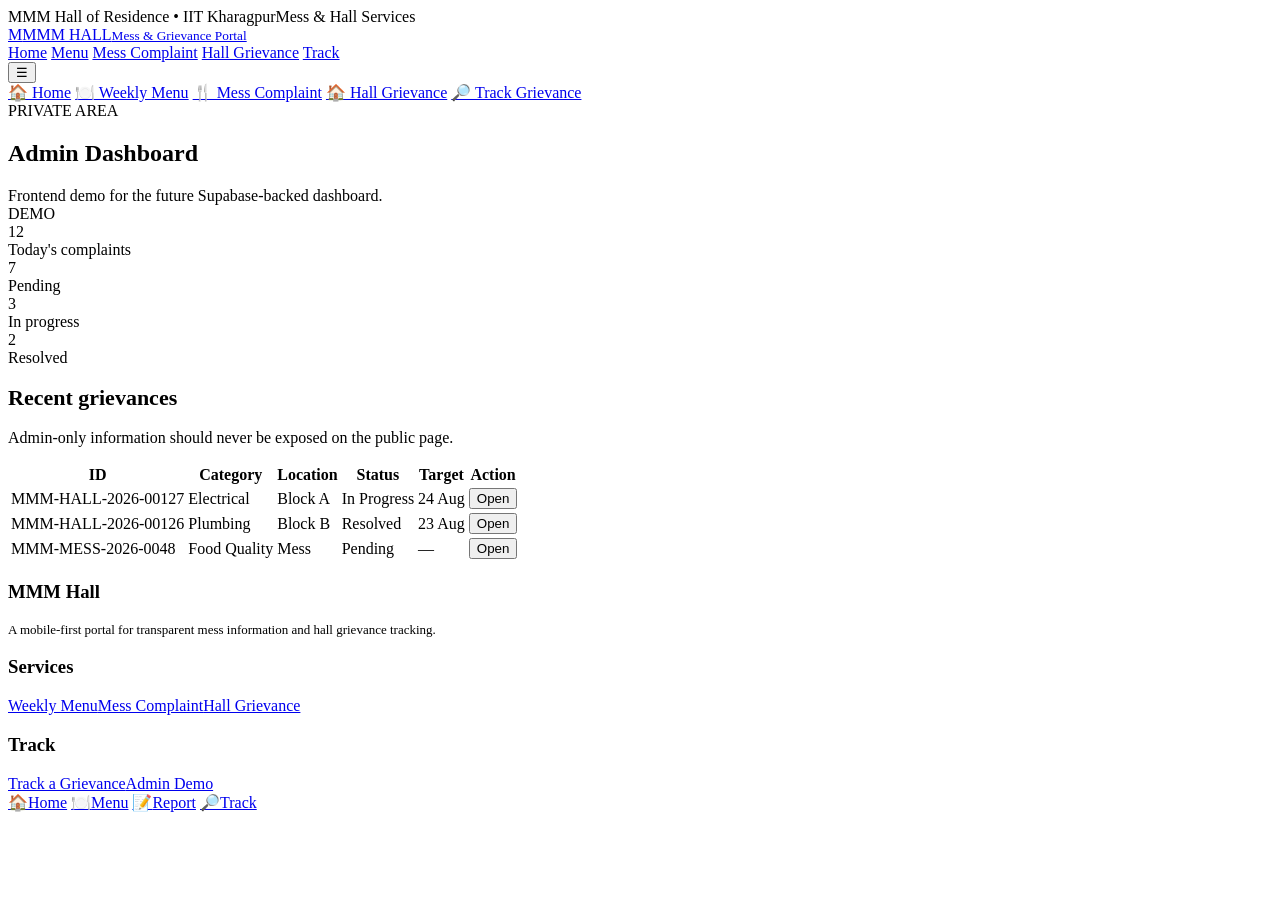
==== admin.html @ 4dfcf69c "Add files via upload" ====
<!doctype html>
<html lang="en">
<head>
<meta charset="utf-8">
<meta name="viewport" content="width=device-width,initial-scale=1,viewport-fit=cover">
<meta name="theme-color" content="#5b35d5">
<meta name="description" content="MMM Hall Mess and Grievance Portal">
<title>Admin Demo | MMM Hall</title>
<link rel="stylesheet" href="assets/style.css">
</head>
<body data-page="admin">
<div class="topbar"><div class="container"><span>MMM Hall of Residence • IIT Kharagpur</span><span>Mess & Hall Services</span></div></div>
<header class="nav">
  <div class="container nav-inner">
    <a class="brand" href="index.html"><span class="brand-mark">M</span><span>MMM HALL<small>Mess & Grievance Portal</small></span></a>
    <nav class="desktop-nav">
      <a href="index.html" data-page="home">Home</a>
      <a href="menu.html" data-page="menu">Menu</a>
      <a href="mess-complaint.html" data-page="mess">Mess Complaint</a>
      <a href="hall-grievance.html" data-page="hall">Hall Grievance</a>
      <a href="track.html" data-page="track">Track</a>
    </nav>
    <button class="menu-toggle" aria-label="Open menu">☰</button>
  </div>
  <div class="mobile-menu">
    <a href="index.html" data-page="home">🏠 Home</a>
    <a href="menu.html" data-page="menu">🍽️ Weekly Menu</a>
    <a href="mess-complaint.html" data-page="mess">🍴 Mess Complaint</a>
    <a href="hall-grievance.html" data-page="hall">🏠 Hall Grievance</a>
    <a href="track.html" data-page="track">🔎 Track Grievance</a>
  </div>
</header>
<main>
<section class="section"><div class="container">
<div class="admin-top"><div><div class="kicker" style="color:var(--brand)">PRIVATE AREA</div><h2>Admin Dashboard</h2><p style="color:var(--muted);margin:0">Frontend demo for the future Supabase-backed dashboard.</p></div><span class="tag">DEMO</span></div>
<div class="section">
<div class="grid grid-4 stats">
<div class="card"><div class="number">12</div><div class="label">Today's complaints</div></div>
<div class="card"><div class="number">7</div><div class="label">Pending</div></div>
<div class="card"><div class="number">3</div><div class="label">In progress</div></div>
<div class="card"><div class="number">2</div><div class="label">Resolved</div></div>
</div></div>
<div class="card">
<div class="section-head"><div><h2 style="font-size:22px">Recent grievances</h2><p>Admin-only information should never be exposed on the public page.</p></div></div>
<div class="table-wrap"><table><thead><tr><th>ID</th><th>Category</th><th>Location</th><th>Status</th><th>Target</th><th>Action</th></tr></thead><tbody>
<tr><td>MMM-HALL-2026-00127</td><td>Electrical</td><td>Block A</td><td><span class="status progress">In Progress</span></td><td>24 Aug</td><td><button class="btn btn-soft">Open</button></td></tr>
<tr><td>MMM-HALL-2026-00126</td><td>Plumbing</td><td>Block B</td><td><span class="status resolved">Resolved</span></td><td>23 Aug</td><td><button class="btn btn-soft">Open</button></td></tr>
<tr><td>MMM-MESS-2026-0048</td><td>Food Quality</td><td>Mess</td><td><span class="status pending">Pending</span></td><td>—</td><td><button class="btn btn-soft">Open</button></td></tr>
</tbody></table></div>
</div>
</div></section>
</main>
<footer class="footer"><div class="container footer-grid">
  <div><h3>MMM Hall</h3><p style="font-size:13px">A mobile-first portal for transparent mess information and hall grievance tracking.</p></div>
  <div><h3>Services</h3><a href="menu.html">Weekly Menu</a><a href="mess-complaint.html">Mess Complaint</a><a href="hall-grievance.html">Hall Grievance</a></div>
  <div><h3>Track</h3><a href="track.html">Track a Grievance</a><a href="admin.html">Admin Demo</a></div>
</div></footer>
<nav class="bottom-nav">
<a href="index.html" data-page="home"><span>🏠</span>Home</a>
<a href="menu.html" data-page="menu"><span>🍽️</span>Menu</a>
<a href="hall-grievance.html" data-page="hall"><span>📝</span>Report</a>
<a href="track.html" data-page="track"><span>🔎</span>Track</a>
</nav>
<script src="assets/app.js"></script>
</body></html>
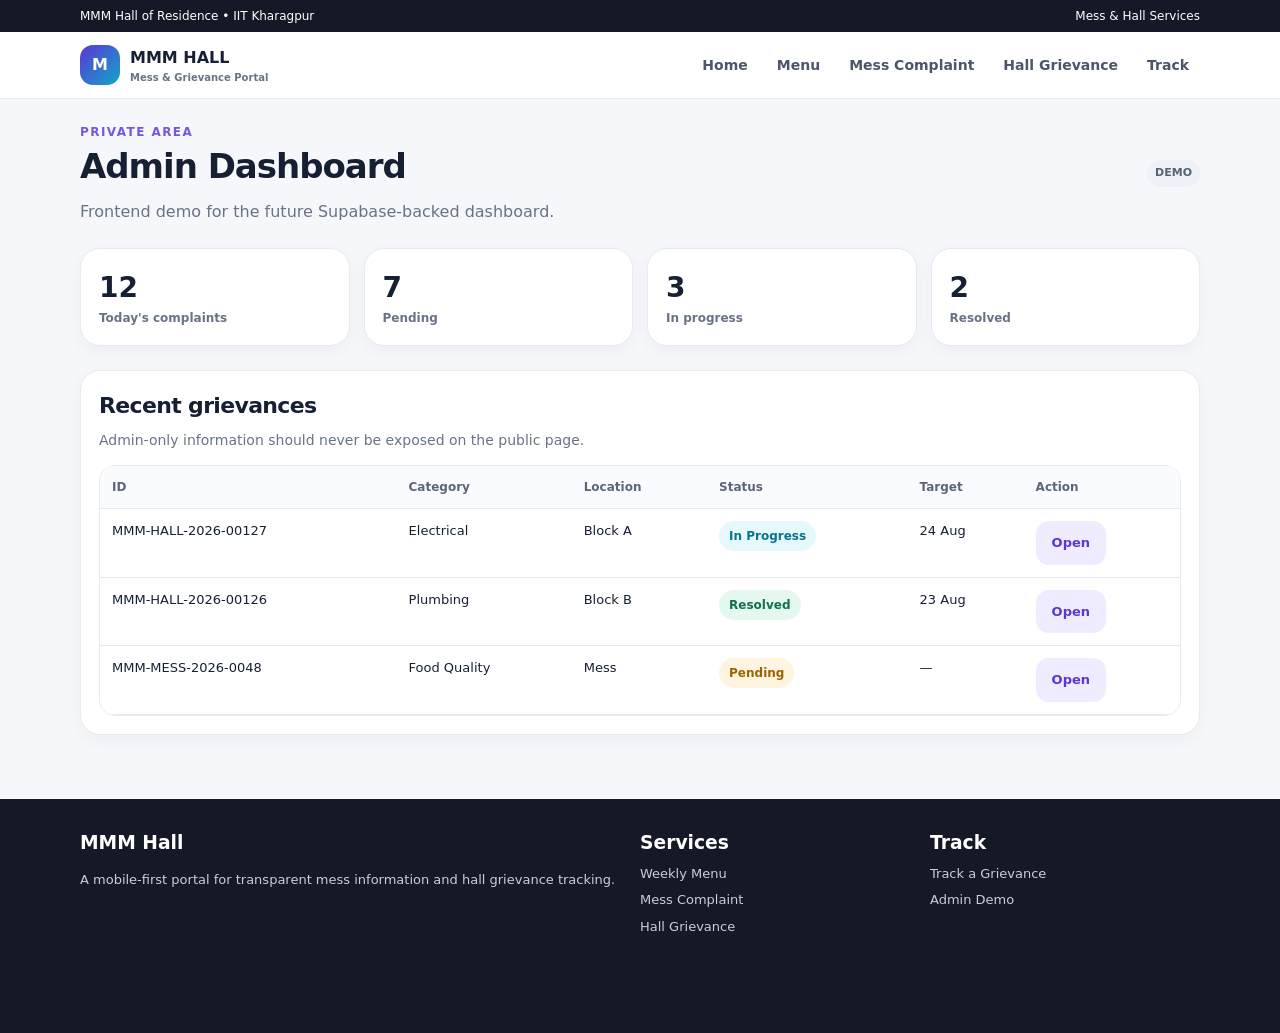
==== commit b9cd200d: "Update admin.html" ====
--- a/admin.html
+++ b/admin.html
@@ -6,7 +6,7 @@
 <meta name="theme-color" content="#5b35d5">
 <meta name="description" content="MMM Hall Mess and Grievance Portal">
 <title>Admin Demo | MMM Hall</title>
-<link rel="stylesheet" href="assets/style.css">
+<link rel="stylesheet" href="style.css">
 </head>
 <body data-page="admin">
 <div class="topbar"><div class="container"><span>MMM Hall of Residence • IIT Kharagpur</span><span>Mess & Hall Services</span></div></div>
@@ -61,5 +61,5 @@
 <a href="hall-grievance.html" data-page="hall"><span>📝</span>Report</a>
 <a href="track.html" data-page="track"><span>🔎</span>Track</a>
 </nav>
-<script src="assets/app.js"></script>
-</body></html>+<script src="app.js"></script>
+</body></html>
--- a/style.css
+++ b/style.css
@@ -0,0 +1,172 @@
+
+:root{
+  --ink:#172033;
+  --muted:#687386;
+  --bg:#f5f7fb;
+  --card:#ffffff;
+  --line:#e7eaf0;
+  --brand:#5b35d5;
+  --brand2:#7c4dff;
+  --cyan:#11a7c9;
+  --green:#1b9b68;
+  --orange:#f59e0b;
+  --red:#dc3545;
+  --shadow:0 10px 30px rgba(23,32,51,.08);
+  --radius:20px;
+}
+*{box-sizing:border-box}
+html{scroll-behavior:smooth}
+body{
+  margin:0;font-family:Inter,ui-sans-serif,system-ui,-apple-system,BlinkMacSystemFont,"Segoe UI",sans-serif;
+  color:var(--ink);background:var(--bg);line-height:1.5;
+}
+a{color:inherit;text-decoration:none}
+button,input,select,textarea{font:inherit}
+img{max-width:100%;display:block}
+.container{width:min(1120px,calc(100% - 28px));margin:auto}
+.topbar{background:#151927;color:#fff;font-size:12px;padding:7px 0}
+.topbar .container{display:flex;justify-content:space-between;gap:10px}
+.nav{
+  position:sticky;top:0;z-index:50;background:rgba(255,255,255,.92);
+  backdrop-filter:blur(14px);border-bottom:1px solid var(--line)
+}
+.nav-inner{height:66px;display:flex;align-items:center;justify-content:space-between}
+.brand{display:flex;align-items:center;gap:10px;font-weight:850}
+.brand-mark{width:40px;height:40px;border-radius:13px;background:linear-gradient(135deg,var(--brand),var(--cyan));color:#fff;display:grid;place-items:center;font-weight:900}
+.brand small{display:block;color:var(--muted);font-size:10px;font-weight:650}
+.desktop-nav{display:flex;gap:7px;align-items:center}
+.desktop-nav a{padding:9px 11px;border-radius:12px;font-size:14px;font-weight:700;color:#4c5669}
+.desktop-nav a:hover,.desktop-nav a.active{background:#f0ecff;color:var(--brand)}
+.menu-toggle{display:none;border:0;background:#f0ecff;color:var(--brand);width:42px;height:42px;border-radius:12px}
+.mobile-menu{display:none;padding:0 14px 14px;background:#fff;border-bottom:1px solid var(--line)}
+.mobile-menu a{display:block;padding:12px;border-radius:12px;font-weight:700}
+.hero{padding:28px 0 22px}
+.hero-card{
+  background:linear-gradient(135deg,#211b4d 0%,#4931a9 58%,#087d99 100%);
+  color:#fff;border-radius:28px;padding:30px;box-shadow:var(--shadow);overflow:hidden;position:relative
+}
+.hero-card:after{content:"";position:absolute;width:260px;height:260px;border-radius:50%;background:rgba(255,255,255,.08);right:-80px;top:-90px}
+.kicker{font-size:12px;text-transform:uppercase;letter-spacing:.12em;font-weight:850;opacity:.82}
+h1{font-size:clamp(30px,7vw,54px);line-height:1.02;margin:8px 0 12px;letter-spacing:-.04em}
+h2{font-size:clamp(24px,5vw,34px);margin:0 0 8px;letter-spacing:-.03em}
+h3{margin:0 0 5px}
+.hero p{max-width:680px;color:rgba(255,255,255,.82);margin:0 0 20px}
+.actions{display:flex;flex-wrap:wrap;gap:10px}
+.btn{
+  display:inline-flex;align-items:center;justify-content:center;gap:7px;border:0;border-radius:13px;
+  padding:12px 16px;font-weight:800;cursor:pointer;transition:.2s
+}
+.btn-primary{background:#fff;color:#30206e}.btn-brand{background:var(--brand);color:#fff}.btn-soft{background:#f0ecff;color:var(--brand)}
+.btn-dark{background:#151927;color:#fff}.btn-outline{background:transparent;color:inherit;border:1px solid currentColor}
+.btn:hover{transform:translateY(-1px)}
+.section{padding:24px 0}
+.section-head{display:flex;align-items:end;justify-content:space-between;gap:15px;margin-bottom:14px}
+.section-head p{margin:0;color:var(--muted);font-size:14px}
+.grid{display:grid;gap:14px}
+.grid-2{grid-template-columns:repeat(2,minmax(0,1fr))}
+.grid-3{grid-template-columns:repeat(3,minmax(0,1fr))}
+.grid-4{grid-template-columns:repeat(4,minmax(0,1fr))}
+.card{background:var(--card);border:1px solid var(--line);border-radius:var(--radius);padding:18px;box-shadow:0 5px 18px rgba(23,32,51,.04)}
+.service-card{min-height:155px;display:flex;flex-direction:column;justify-content:space-between}
+.icon{width:44px;height:44px;border-radius:14px;display:grid;place-items:center;font-size:21px;background:#f0ecff}
+.icon.cyan{background:#e5f8fc}.icon.orange{background:#fff4df}.icon.green{background:#e5f8ef}
+.service-card p{font-size:13px;color:var(--muted);margin:0}
+.today{display:grid;grid-template-columns:1.1fr 1fr;gap:14px}
+.date-card{background:#151927;color:#fff;border-radius:var(--radius);padding:20px}
+.date-card .day{font-size:12px;letter-spacing:.12em;text-transform:uppercase;opacity:.7}
+.date-card .date{font-size:30px;font-weight:900;margin:3px 0}
+.meal-card{display:flex;gap:13px;align-items:center}
+.meal-card .emoji{font-size:26px;width:46px;height:46px;display:grid;place-items:center;background:#faf7ff;border-radius:14px}
+.meal-card small{color:var(--muted);font-weight:700}
+.menu-tabs{display:flex;gap:8px;overflow:auto;padding-bottom:3px;margin:14px 0}
+.menu-tabs button{white-space:nowrap;border:1px solid var(--line);background:#fff;border-radius:999px;padding:9px 13px;font-weight:800;color:#586275;cursor:pointer}
+.menu-tabs button.active{background:var(--brand);border-color:var(--brand);color:#fff}
+.meal-detail{border-left:4px solid var(--brand);padding:13px 15px;background:#faf9ff;border-radius:0 14px 14px 0}
+.meal-detail strong{display:block;margin-bottom:3px}
+.meal-detail p{margin:0;color:#556073;font-size:14px}
+.menu-image{background:#fff;border:1px solid var(--line);border-radius:18px;padding:10px}
+.menu-image img{border-radius:12px;width:100%}
+.form-card{max-width:760px;margin:auto}
+.form-grid{display:grid;grid-template-columns:1fr 1fr;gap:14px}
+.field{display:flex;flex-direction:column;gap:7px}
+.field.full{grid-column:1/-1}
+.field label{font-size:13px;font-weight:850}
+.field input,.field select,.field textarea{
+  width:100%;border:1px solid #dce1e9;background:#fff;border-radius:13px;padding:12px 13px;outline:none
+}
+.field input:focus,.field select:focus,.field textarea:focus{border-color:var(--brand);box-shadow:0 0 0 3px rgba(91,53,213,.1)}
+.field textarea{min-height:125px;resize:vertical}
+.help{font-size:12px;color:var(--muted)}
+.upload{
+  border:1.5px dashed #cfd5e0;background:#fafbfe;border-radius:14px;padding:18px;text-align:center;color:var(--muted)
+}
+.status{display:inline-flex;align-items:center;gap:6px;border-radius:999px;padding:6px 10px;font-size:12px;font-weight:850}
+.status.pending{background:#fff4df;color:#9a6400}.status.progress{background:#e5f8fc;color:#08758e}.status.resolved{background:#e5f8ef;color:#11714b}.status.overdue{background:#ffe9ec;color:#a82434}
+.timeline{position:relative;margin-top:20px;padding-left:24px}
+.timeline:before{content:"";position:absolute;left:7px;top:7px;bottom:7px;width:2px;background:#e0e4ec}
+.event{position:relative;margin-bottom:18px}
+.event:before{content:"";position:absolute;left:-21px;top:5px;width:10px;height:10px;border-radius:50%;background:var(--brand);box-shadow:0 0 0 4px #f0ecff}
+.event small{color:var(--muted)}
+.stats .number{font-size:28px;font-weight:900}
+.stats .label{font-size:12px;color:var(--muted);font-weight:750}
+.notice{border-left:4px solid var(--orange);background:#fff9ed;padding:13px 15px;border-radius:0 13px 13px 0;font-size:13px}
+.footer{margin-top:40px;background:#151927;color:#c8ced9;padding:30px 0 90px}
+.footer-grid{display:grid;grid-template-columns:2fr 1fr 1fr;gap:20px}
+.footer h3{color:#fff}
+.footer a{display:block;margin:7px 0;color:#c8ced9;font-size:13px}
+.bottom-nav{display:none}
+.table-wrap{overflow:auto;border:1px solid var(--line);border-radius:16px}
+table{width:100%;border-collapse:collapse;background:#fff;min-width:720px}
+th,td{padding:12px;border-bottom:1px solid var(--line);text-align:left;font-size:13px;vertical-align:top}
+th{background:#fafbfe;font-size:12px;color:#5c6678}
+.admin-top{display:flex;justify-content:space-between;align-items:center;gap:10px}
+.tag{font-size:11px;font-weight:850;border-radius:999px;padding:5px 8px;background:#eef1f7;color:#566173}
+.search{display:flex;gap:8px}
+.search input{flex:1;border:1px solid var(--line);border-radius:13px;padding:12px}
+@media(max-width:760px){
+  .topbar{display:none}
+  .container{width:min(100% - 20px,600px)}
+  .nav-inner{height:62px}
+  .desktop-nav{display:none}.menu-toggle{display:block}
+  .mobile-menu.open{display:block}
+  .hero{padding-top:14px}.hero-card{padding:24px 20px;border-radius:22px}
+  .grid-2,.grid-3,.grid-4,.today{grid-template-columns:1fr}
+  .form-grid{grid-template-columns:1fr}.field.full{grid-column:auto}
+  .footer-grid{grid-template-columns:1fr}
+  .bottom-nav{
+    display:grid;grid-template-columns:repeat(4,1fr);position:fixed;bottom:0;left:0;right:0;
+    z-index:60;background:rgba(255,255,255,.96);backdrop-filter:blur(12px);
+    border-top:1px solid var(--line);padding:7px 5px calc(7px + env(safe-area-inset-bottom))
+  }
+  .bottom-nav a{text-align:center;font-size:10px;color:#667084;font-weight:800;padding:5px}
+  .bottom-nav a span{display:block;font-size:19px;line-height:20px;margin-bottom:2px}
+  .section{padding:18px 0}
+}
+
+/* Structured menu */
+.meal-section{border:1px solid var(--line);border-radius:18px;background:#fff;padding:15px;margin-top:12px}
+.meal-heading{display:flex;align-items:center;gap:10px;margin-bottom:12px}
+.meal-heading h3{margin:0;font-size:18px}
+.meal-heading small{color:var(--muted);font-size:11px}
+.meal-icon{width:42px;height:42px;display:grid;place-items:center;border-radius:13px;background:#f2efff;font-size:21px}
+.meal-options{display:grid;gap:8px}
+.meal-option{display:grid;grid-template-columns:105px 1fr auto;align-items:center;gap:10px;padding:12px;border-radius:13px;background:#fafbfe;border:1px solid #eef0f5}
+.meal-tag{display:inline-flex;width:max-content;border-radius:999px;padding:5px 9px;font-size:10px;font-weight:900;letter-spacing:.04em;background:#eef1f7;color:#586275}
+.meal-tag.veg{background:#e5f8ef;color:#14744e}.meal-tag.non-veg{background:#ffe9ec;color:#a52738}.meal-tag.common{background:#e5f8fc;color:#08758e}.meal-tag.option-1,.meal-tag.option-2{background:#f0ecff;color:#5533c7}
+.meal-name{font-weight:750;font-size:14px}.meal-price{font-weight:900;color:#4f5869;font-size:13px}
+.today-menu-grid{display:grid;grid-template-columns:1fr 1fr;gap:12px}
+.today-meal{background:#fff;border:1px solid var(--line);border-radius:18px;padding:15px;box-shadow:0 5px 18px rgba(23,32,51,.04)}
+.today-meal-title{font-weight:900;margin-bottom:10px}
+.today-meal strong,.today-meal small{display:block}
+.today-meal strong{font-size:14px;margin:3px 0}.today-meal small{font-size:12px;color:var(--muted)}
+.today-label{font-size:9px;font-weight:900;color:var(--brand);letter-spacing:.08em;display:block;margin-top:6px}
+.today-choice{display:grid;grid-template-columns:1fr 1fr;gap:10px}
+.food-badge{display:inline-block;border-radius:999px;padding:4px 7px;font-size:9px;font-weight:900;letter-spacing:.05em}
+.food-badge.veg{background:#e5f8ef;color:#14744e}.food-badge.nonveg{background:#ffe9ec;color:#a52738}.food-badge.common{background:#e5f8fc;color:#08758e}
+@media(max-width:760px){
+  .meal-option{grid-template-columns:1fr auto}
+  .meal-tag{grid-column:1/-1}
+  .meal-name{grid-column:1}.meal-price{grid-column:2;grid-row:2}
+  .today-menu-grid{grid-template-columns:1fr}
+  .today-choice{grid-template-columns:1fr}
+}
